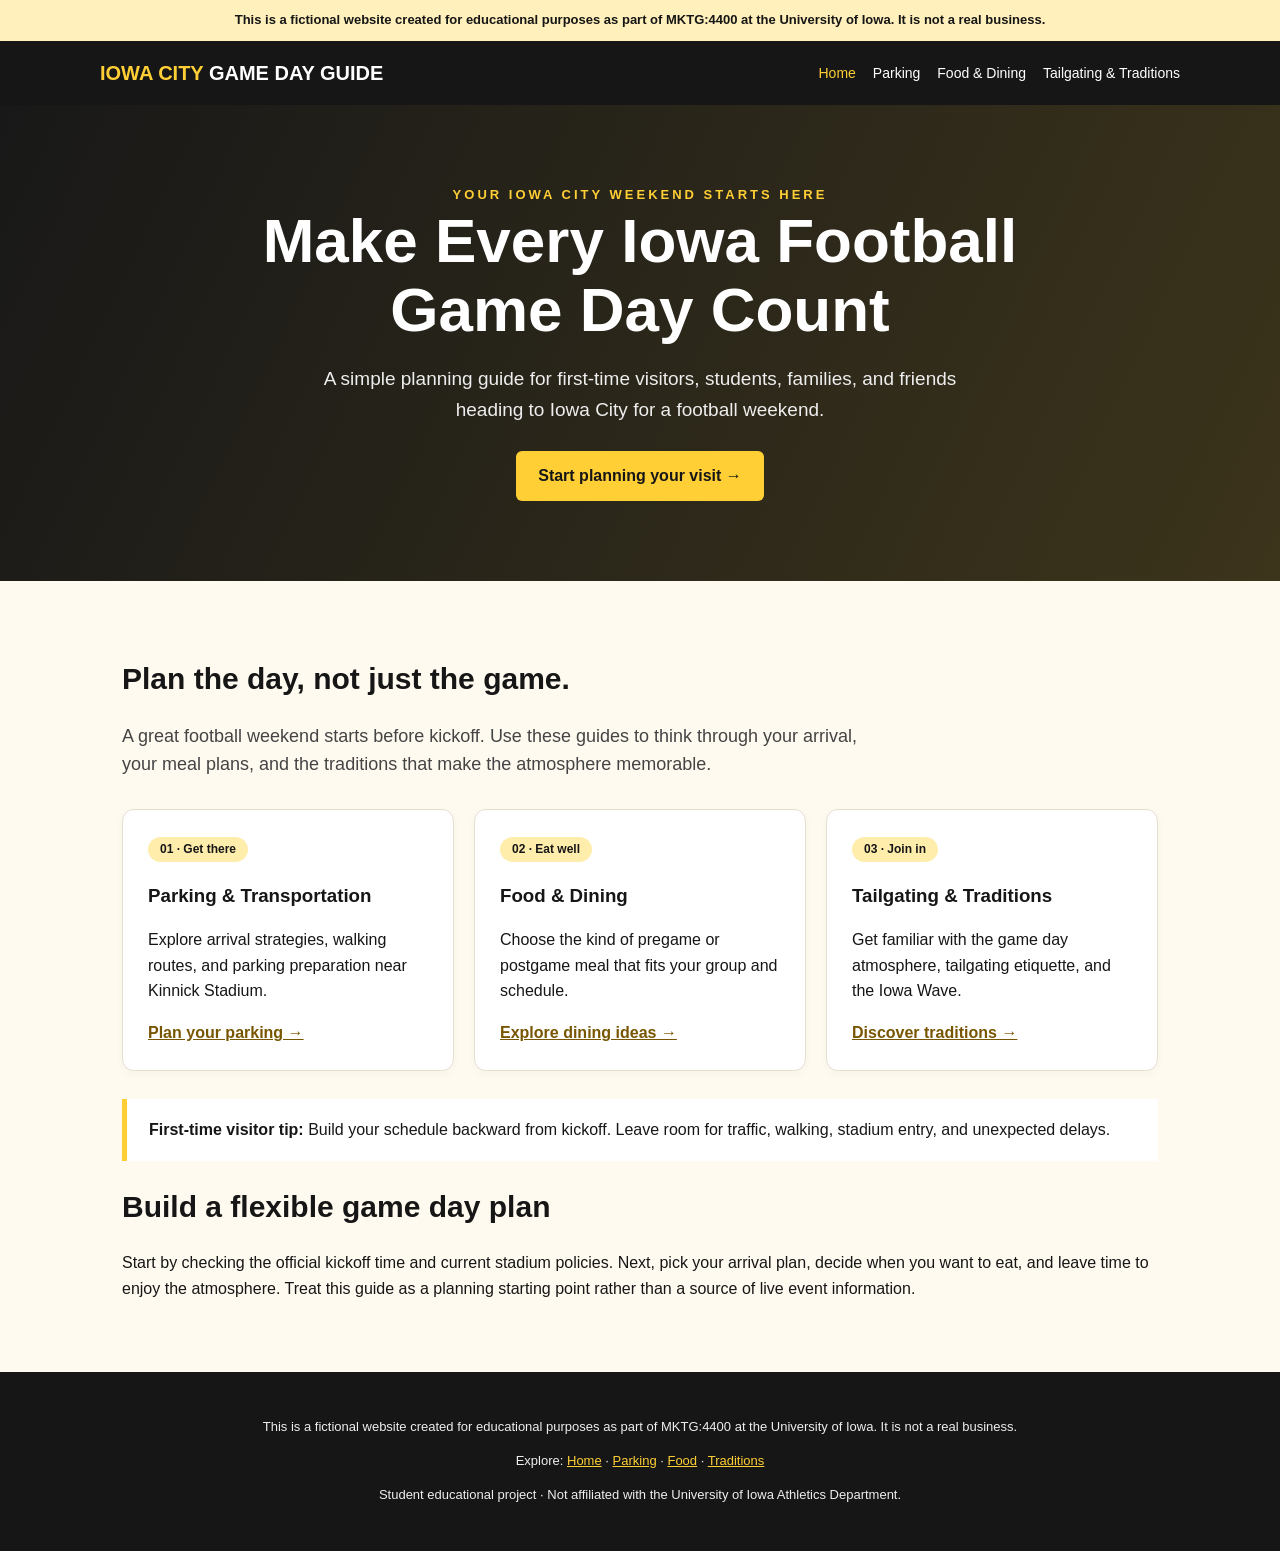
==== index.html @ b59c5795 "Add files via upload" ====
<!doctype html><html lang="en"><head><meta charset="utf-8"><meta name="viewport" content="width=device-width, initial-scale=1"><title>Make Every Iowa Football Game Day Count | Iowa City Game Day Guide</title><meta name="description" content="A simple planning guide for first-time visitors, students, families, and friends heading to Iowa City for a football weekend."><link rel="stylesheet" href="style.css"></head><body><div class="notice">This is a fictional website created for educational purposes as part of MKTG:4400 at the University of Iowa. It is not a real business.</div><header><a class="brand" href="index.html">IOWA CITY <span style="color:white">GAME DAY GUIDE</span></a><nav aria-label="Main navigation"><a href="index.html" aria-current="page">Home</a><a href="parking.html">Parking</a><a href="food.html">Food & Dining</a><a href="traditions.html">Tailgating & Traditions</a></nav></header><section class="hero"><div class="eyebrow">Your Iowa City weekend starts here</div><h1>Make Every Iowa Football Game Day Count</h1><p>A simple planning guide for first-time visitors, students, families, and friends heading to Iowa City for a football weekend.</p><a class="button" href="parking.html">Start planning your visit →</a></section><main><section class="container"><h2>Plan the day, not just the game.</h2><p class="lead">A great football weekend starts before kickoff. Use these guides to think through your arrival, your meal plans, and the traditions that make the atmosphere memorable.</p><div class="grid"><article class="card"><span class="tag">01 · Get there</span><h3>Parking & Transportation</h3><p>Explore arrival strategies, walking routes, and parking preparation near Kinnick Stadium.</p><a href="parking.html">Plan your parking →</a></article><article class="card"><span class="tag">02 · Eat well</span><h3>Food & Dining</h3><p>Choose the kind of pregame or postgame meal that fits your group and schedule.</p><a href="food.html">Explore dining ideas →</a></article><article class="card"><span class="tag">03 · Join in</span><h3>Tailgating & Traditions</h3><p>Get familiar with the game day atmosphere, tailgating etiquette, and the Iowa Wave.</p><a href="traditions.html">Discover traditions →</a></article></div><div class="tip"><strong>First-time visitor tip:</strong> Build your schedule backward from kickoff. Leave room for traffic, walking, stadium entry, and unexpected delays.</div><h2>Build a flexible game day plan</h2><p>Start by checking the official kickoff time and current stadium policies. Next, pick your arrival plan, decide when you want to eat, and leave time to enjoy the atmosphere. Treat this guide as a planning starting point rather than a source of live event information.</p></section></main><footer><p>This is a fictional website created for educational purposes as part of MKTG:4400 at the University of Iowa. It is not a real business.</p><p>Explore: <a href="index.html">Home</a> · <a href="parking.html">Parking</a> · <a href="food.html">Food</a> · <a href="traditions.html">Traditions</a></p><p>Student educational project · Not affiliated with the University of Iowa Athletics Department.</p></footer></body></html>
---- style.css ----
:root{--black:#161616;--gold:#ffcf35;--cream:#fffaf0;--muted:#626262}*{box-sizing:border-box}body{margin:0;font-family:Arial,Helvetica,sans-serif;color:var(--black);background:var(--cream);line-height:1.6}.notice{background:#fff0bc;text-align:center;padding:10px 18px;font-size:13px;font-weight:600}header{background:var(--black);color:white;padding:16px max(20px,calc((100vw - 1080px)/2));display:flex;align-items:center;justify-content:space-between;gap:20px;flex-wrap:wrap}.brand{color:var(--gold);font-size:20px;font-weight:800;text-decoration:none}nav{display:flex;gap:17px;flex-wrap:wrap}nav a{color:white;text-decoration:none;font-size:14px}nav a:hover,nav a[aria-current=page]{color:var(--gold)}.hero{background:linear-gradient(115deg,#181818,#3c341b);color:white;padding:80px 22px;text-align:center}.hero h1{font-size:clamp(34px,6vw,62px);line-height:1.12;max-width:850px;margin:0 auto 20px}.hero p{max-width:650px;margin:auto;font-size:19px;color:#eee}.eyebrow{text-transform:uppercase;color:var(--gold);letter-spacing:3px;font-size:13px;font-weight:800}.button{display:inline-block;background:var(--gold);color:#161616;padding:12px 22px;border-radius:6px;text-decoration:none;font-weight:800;margin-top:26px}.container{max-width:1080px;margin:auto;padding:55px 22px}h2{font-size:30px;line-height:1.2}h3{margin-bottom:6px}.lead{font-size:18px;color:#444;max-width:750px}.grid{display:grid;grid-template-columns:repeat(3,minmax(0,1fr));gap:20px;margin-top:30px}.card{background:white;border:1px solid #e7dfce;border-radius:12px;padding:25px;box-shadow:0 3px 10px #00000008}.card a{color:#785500;font-weight:700}.tag{display:inline-block;background:#ffedac;border-radius:100px;padding:3px 12px;font-size:12px;font-weight:700}.tip{border-left:5px solid var(--gold);background:white;padding:18px 22px;margin:28px 0}.pagehead{background:#201e18;color:white;padding:55px 22px}.pagehead .inner{max-width:1080px;margin:auto}.pagehead h1{font-size:clamp(32px,5vw,48px);margin:8px 0}.pagehead p{max-width:730px;color:#e8e8e8}footer{background:#161616;color:#eee;padding:32px 22px;text-align:center;font-size:13px}footer a{color:var(--gold)}@media(max-width:700px){.grid{grid-template-columns:1fr}header{padding:18px 20px}nav{gap:12px}.hero{padding:60px 20px}.container{padding:35px 20px}}
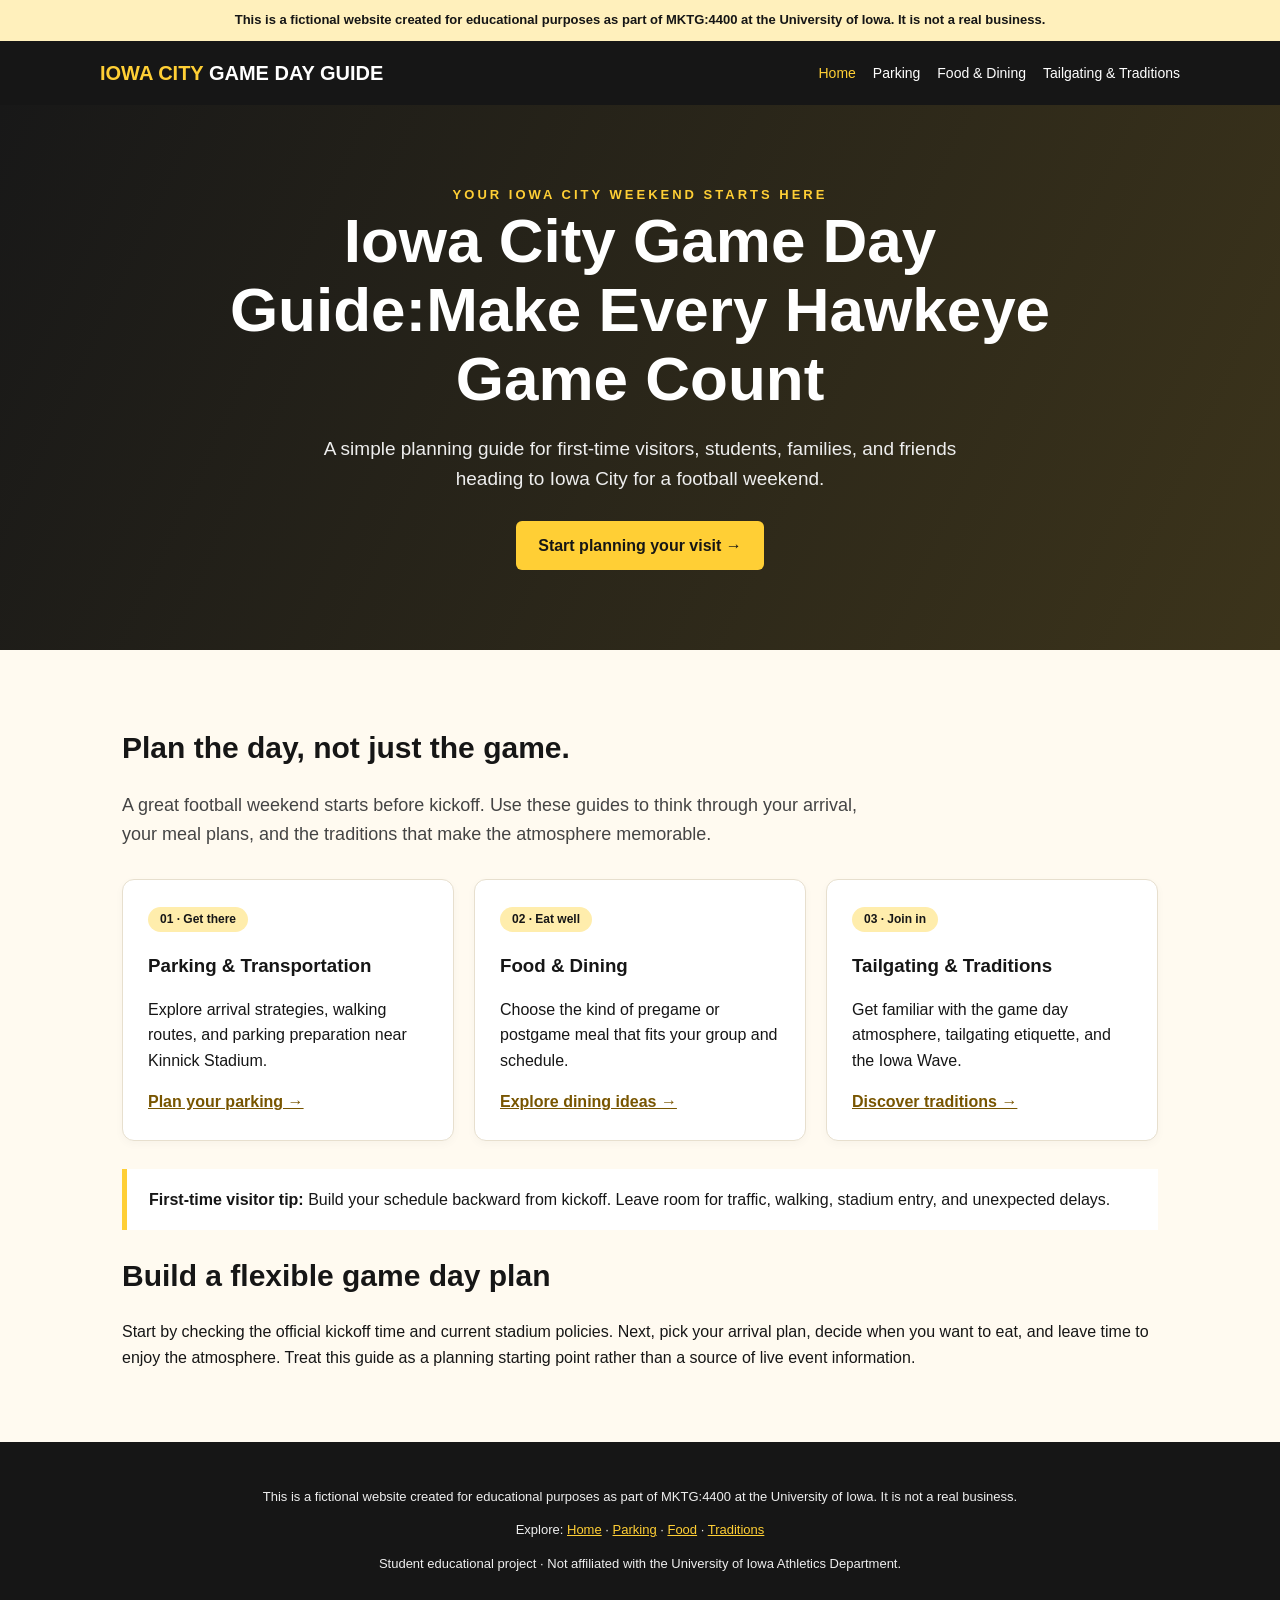
==== commit 906a4d6a: "Update index.html" ====
--- a/index.html
+++ b/index.html
@@ -1 +1 @@
-<!doctype html><html lang="en"><head><meta charset="utf-8"><meta name="viewport" content="width=device-width, initial-scale=1"><title>Make Every Iowa Football Game Day Count | Iowa City Game Day Guide</title><meta name="description" content="A simple planning guide for first-time visitors, students, families, and friends heading to Iowa City for a football weekend."><link rel="stylesheet" href="style.css"></head><body><div class="notice">This is a fictional website created for educational purposes as part of MKTG:4400 at the University of Iowa. It is not a real business.</div><header><a class="brand" href="index.html">IOWA CITY <span style="color:white">GAME DAY GUIDE</span></a><nav aria-label="Main navigation"><a href="index.html" aria-current="page">Home</a><a href="parking.html">Parking</a><a href="food.html">Food & Dining</a><a href="traditions.html">Tailgating & Traditions</a></nav></header><section class="hero"><div class="eyebrow">Your Iowa City weekend starts here</div><h1>Make Every Iowa Football Game Day Count</h1><p>A simple planning guide for first-time visitors, students, families, and friends heading to Iowa City for a football weekend.</p><a class="button" href="parking.html">Start planning your visit →</a></section><main><section class="container"><h2>Plan the day, not just the game.</h2><p class="lead">A great football weekend starts before kickoff. Use these guides to think through your arrival, your meal plans, and the traditions that make the atmosphere memorable.</p><div class="grid"><article class="card"><span class="tag">01 · Get there</span><h3>Parking & Transportation</h3><p>Explore arrival strategies, walking routes, and parking preparation near Kinnick Stadium.</p><a href="parking.html">Plan your parking →</a></article><article class="card"><span class="tag">02 · Eat well</span><h3>Food & Dining</h3><p>Choose the kind of pregame or postgame meal that fits your group and schedule.</p><a href="food.html">Explore dining ideas →</a></article><article class="card"><span class="tag">03 · Join in</span><h3>Tailgating & Traditions</h3><p>Get familiar with the game day atmosphere, tailgating etiquette, and the Iowa Wave.</p><a href="traditions.html">Discover traditions →</a></article></div><div class="tip"><strong>First-time visitor tip:</strong> Build your schedule backward from kickoff. Leave room for traffic, walking, stadium entry, and unexpected delays.</div><h2>Build a flexible game day plan</h2><p>Start by checking the official kickoff time and current stadium policies. Next, pick your arrival plan, decide when you want to eat, and leave time to enjoy the atmosphere. Treat this guide as a planning starting point rather than a source of live event information.</p></section></main><footer><p>This is a fictional website created for educational purposes as part of MKTG:4400 at the University of Iowa. It is not a real business.</p><p>Explore: <a href="index.html">Home</a> · <a href="parking.html">Parking</a> · <a href="food.html">Food</a> · <a href="traditions.html">Traditions</a></p><p>Student educational project · Not affiliated with the University of Iowa Athletics Department.</p></footer></body></html>+<!doctype html><html lang="en"><head><meta charset="utf-8"><meta name="viewport" content="width=device-width, initial-scale=1"><title>Iowa City Game Day Guide | Iowa Football tips</title><meta name="description" content="Plan your Kawkeye football experience with this Iowa Game Day Guide. Explore parking, restaurants, traditions, and tailgating near kinnick stadium."><link rel="stylesheet" href="style.css"></head><body><div class="notice">This is a fictional website created for educational purposes as part of MKTG:4400 at the University of Iowa. It is not a real business.</div><header><a class="brand" href="index.html">IOWA CITY <span style="color:white">GAME DAY GUIDE</span></a><nav aria-label="Main navigation"><a href="index.html" aria-current="page">Home</a><a href="parking.html">Parking</a><a href="food.html">Food & Dining</a><a href="traditions.html">Tailgating & Traditions</a></nav></header><section class="hero"><div class="eyebrow">Your Iowa City weekend starts here</div><h1>Iowa City Game Day Guide:Make Every Hawkeye Game Count</h1><p>A simple planning guide for first-time visitors, students, families, and friends heading to Iowa City for a football weekend.</p><a class="button" href="parking.html">Start planning your visit →</a></section><main><section class="container"><h2>Plan the day, not just the game.</h2><p class="lead">A great football weekend starts before kickoff. Use these guides to think through your arrival, your meal plans, and the traditions that make the atmosphere memorable.</p><div class="grid"><article class="card"><span class="tag">01 · Get there</span><h3>Parking & Transportation</h3><p>Explore arrival strategies, walking routes, and parking preparation near Kinnick Stadium.</p><a href="parking.html">Plan your parking →</a></article><article class="card"><span class="tag">02 · Eat well</span><h3>Food & Dining</h3><p>Choose the kind of pregame or postgame meal that fits your group and schedule.</p><a href="food.html">Explore dining ideas →</a></article><article class="card"><span class="tag">03 · Join in</span><h3>Tailgating & Traditions</h3><p>Get familiar with the game day atmosphere, tailgating etiquette, and the Iowa Wave.</p><a href="traditions.html">Discover traditions →</a></article></div><div class="tip"><strong>First-time visitor tip:</strong> Build your schedule backward from kickoff. Leave room for traffic, walking, stadium entry, and unexpected delays.</div><h2>Build a flexible game day plan</h2><p>Start by checking the official kickoff time and current stadium policies. Next, pick your arrival plan, decide when you want to eat, and leave time to enjoy the atmosphere. Treat this guide as a planning starting point rather than a source of live event information.</p></section></main><footer><p>This is a fictional website created for educational purposes as part of MKTG:4400 at the University of Iowa. It is not a real business.</p><p>Explore: <a href="index.html">Home</a> · <a href="parking.html">Parking</a> · <a href="food.html">Food</a> · <a href="traditions.html">Traditions</a></p><p>Student educational project · Not affiliated with the University of Iowa Athletics Department.</p></footer></body></html>
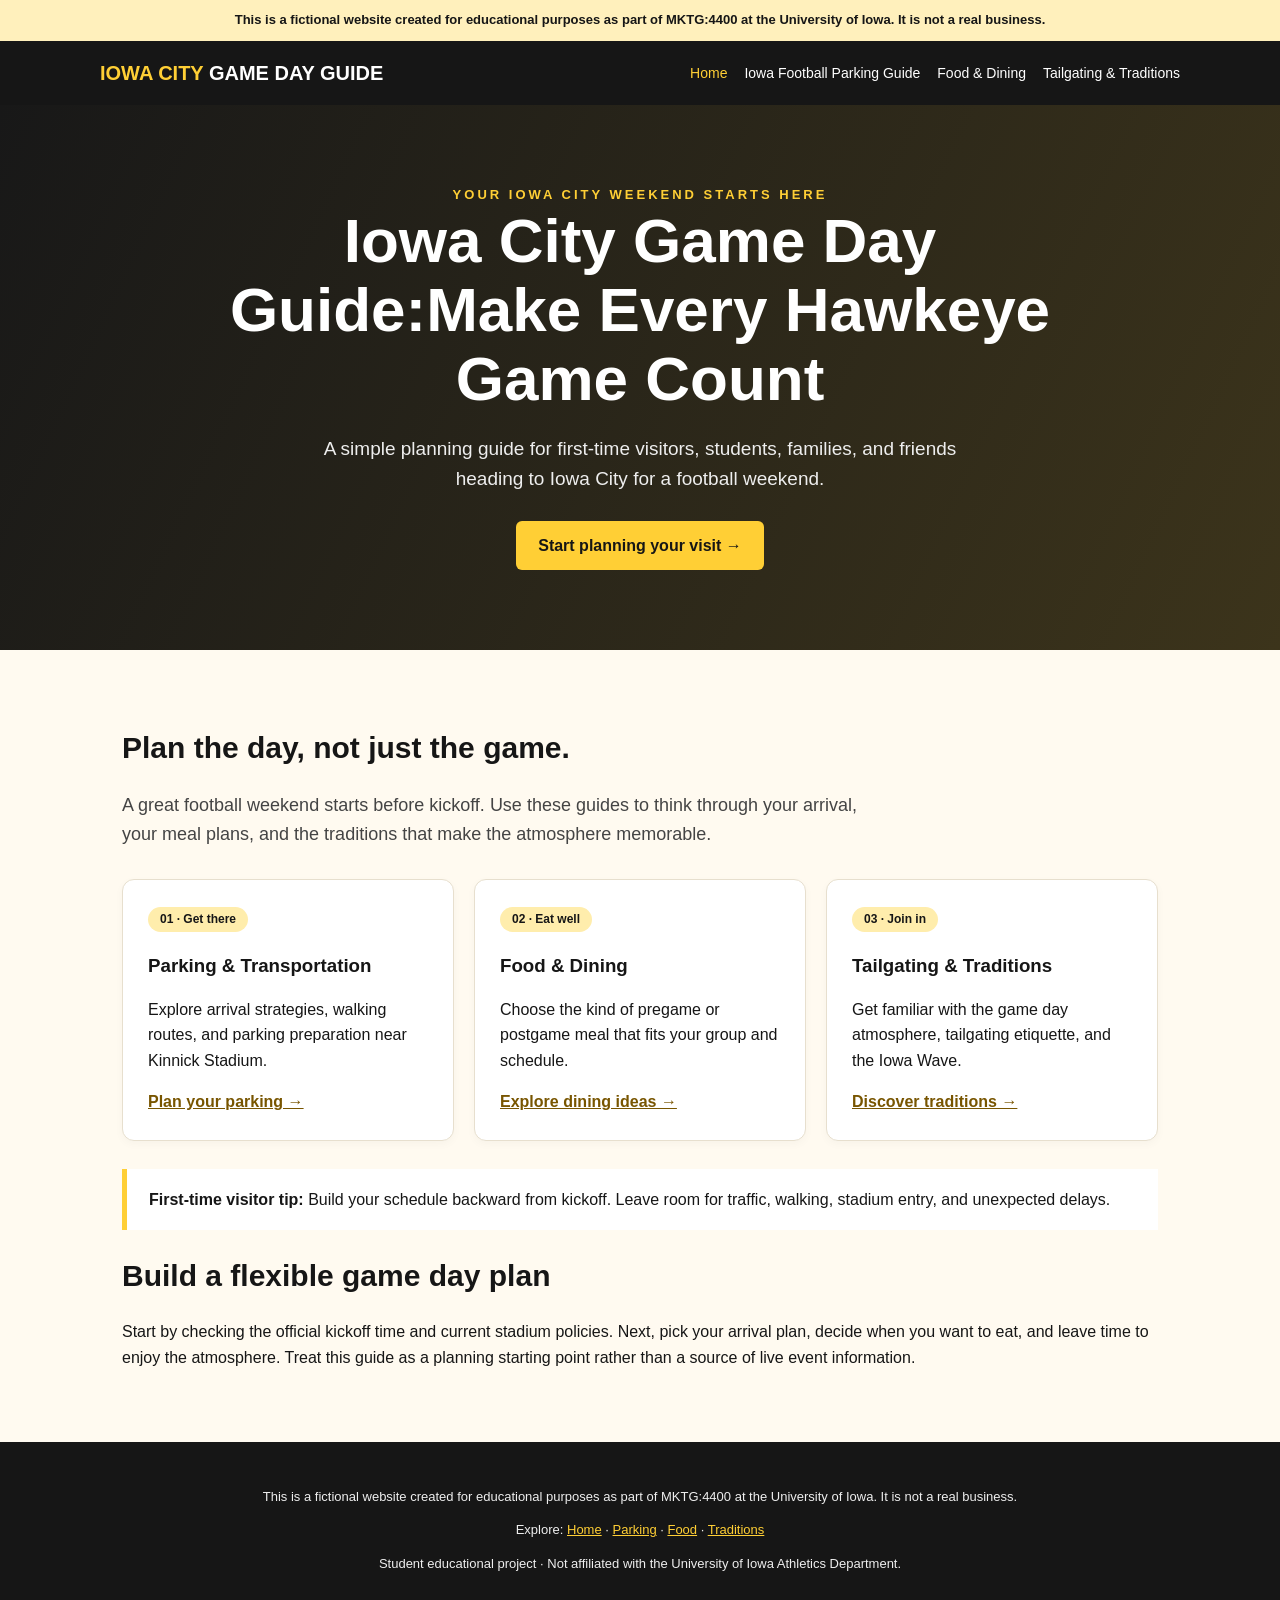
==== commit 9600b012: "Update index.html" ====
--- a/index.html
+++ b/index.html
@@ -1 +1 @@
-<!doctype html><html lang="en"><head><meta charset="utf-8"><meta name="viewport" content="width=device-width, initial-scale=1"><title>Iowa City Game Day Guide | Iowa Football tips</title><meta name="description" content="Plan your Kawkeye football experience with this Iowa Game Day Guide. Explore parking, restaurants, traditions, and tailgating near kinnick stadium."><link rel="stylesheet" href="style.css"></head><body><div class="notice">This is a fictional website created for educational purposes as part of MKTG:4400 at the University of Iowa. It is not a real business.</div><header><a class="brand" href="index.html">IOWA CITY <span style="color:white">GAME DAY GUIDE</span></a><nav aria-label="Main navigation"><a href="index.html" aria-current="page">Home</a><a href="parking.html">Parking</a><a href="food.html">Food & Dining</a><a href="traditions.html">Tailgating & Traditions</a></nav></header><section class="hero"><div class="eyebrow">Your Iowa City weekend starts here</div><h1>Iowa City Game Day Guide:Make Every Hawkeye Game Count</h1><p>A simple planning guide for first-time visitors, students, families, and friends heading to Iowa City for a football weekend.</p><a class="button" href="parking.html">Start planning your visit →</a></section><main><section class="container"><h2>Plan the day, not just the game.</h2><p class="lead">A great football weekend starts before kickoff. Use these guides to think through your arrival, your meal plans, and the traditions that make the atmosphere memorable.</p><div class="grid"><article class="card"><span class="tag">01 · Get there</span><h3>Parking & Transportation</h3><p>Explore arrival strategies, walking routes, and parking preparation near Kinnick Stadium.</p><a href="parking.html">Plan your parking →</a></article><article class="card"><span class="tag">02 · Eat well</span><h3>Food & Dining</h3><p>Choose the kind of pregame or postgame meal that fits your group and schedule.</p><a href="food.html">Explore dining ideas →</a></article><article class="card"><span class="tag">03 · Join in</span><h3>Tailgating & Traditions</h3><p>Get familiar with the game day atmosphere, tailgating etiquette, and the Iowa Wave.</p><a href="traditions.html">Discover traditions →</a></article></div><div class="tip"><strong>First-time visitor tip:</strong> Build your schedule backward from kickoff. Leave room for traffic, walking, stadium entry, and unexpected delays.</div><h2>Build a flexible game day plan</h2><p>Start by checking the official kickoff time and current stadium policies. Next, pick your arrival plan, decide when you want to eat, and leave time to enjoy the atmosphere. Treat this guide as a planning starting point rather than a source of live event information.</p></section></main><footer><p>This is a fictional website created for educational purposes as part of MKTG:4400 at the University of Iowa. It is not a real business.</p><p>Explore: <a href="index.html">Home</a> · <a href="parking.html">Parking</a> · <a href="food.html">Food</a> · <a href="traditions.html">Traditions</a></p><p>Student educational project · Not affiliated with the University of Iowa Athletics Department.</p></footer></body></html>
+<!doctype html><html lang="en"><head><meta charset="utf-8"><meta name="viewport" content="width=device-width, initial-scale=1"><title>Iowa City Game Day Guide | Iowa Football tips</title><meta name="description" content="Plan your Kawkeye football experience with this Iowa Game Day Guide. Explore parking, restaurants, traditions, and tailgating near kinnick stadium."><link rel="stylesheet" href="style.css"></head><body><div class="notice">This is a fictional website created for educational purposes as part of MKTG:4400 at the University of Iowa. It is not a real business.</div><header><a class="brand" href="index.html">IOWA CITY <span style="color:white">GAME DAY GUIDE</span></a><nav aria-label="Main navigation"><a href="index.html" aria-current="page">Home</a><a href="parking.html">Iowa Football Parking Guide</a><a href="food.html">Food & Dining</a><a href="traditions.html">Tailgating & Traditions</a></nav></header><section class="hero"><div class="eyebrow">Your Iowa City weekend starts here</div><h1>Iowa City Game Day Guide:Make Every Hawkeye Game Count</h1><p>A simple planning guide for first-time visitors, students, families, and friends heading to Iowa City for a football weekend.</p><a class="button" href="parking.html">Start planning your visit →</a></section><main><section class="container"><h2>Plan the day, not just the game.</h2><p class="lead">A great football weekend starts before kickoff. Use these guides to think through your arrival, your meal plans, and the traditions that make the atmosphere memorable.</p><div class="grid"><article class="card"><span class="tag">01 · Get there</span><h3>Parking & Transportation</h3><p>Explore arrival strategies, walking routes, and parking preparation near Kinnick Stadium.</p><a href="parking.html">Plan your parking →</a></article><article class="card"><span class="tag">02 · Eat well</span><h3>Food & Dining</h3><p>Choose the kind of pregame or postgame meal that fits your group and schedule.</p><a href="food.html">Explore dining ideas →</a></article><article class="card"><span class="tag">03 · Join in</span><h3>Tailgating & Traditions</h3><p>Get familiar with the game day atmosphere, tailgating etiquette, and the Iowa Wave.</p><a href="traditions.html">Discover traditions →</a></article></div><div class="tip"><strong>First-time visitor tip:</strong> Build your schedule backward from kickoff. Leave room for traffic, walking, stadium entry, and unexpected delays.</div><h2>Build a flexible game day plan</h2><p>Start by checking the official kickoff time and current stadium policies. Next, pick your arrival plan, decide when you want to eat, and leave time to enjoy the atmosphere. Treat this guide as a planning starting point rather than a source of live event information.</p></section></main><footer><p>This is a fictional website created for educational purposes as part of MKTG:4400 at the University of Iowa. It is not a real business.</p><p>Explore: <a href="index.html">Home</a> · <a href="parking.html">Parking</a> · <a href="food.html">Food</a> · <a href="traditions.html">Traditions</a></p><p>Student educational project · Not affiliated with the University of Iowa Athletics Department.</p></footer></body></html>
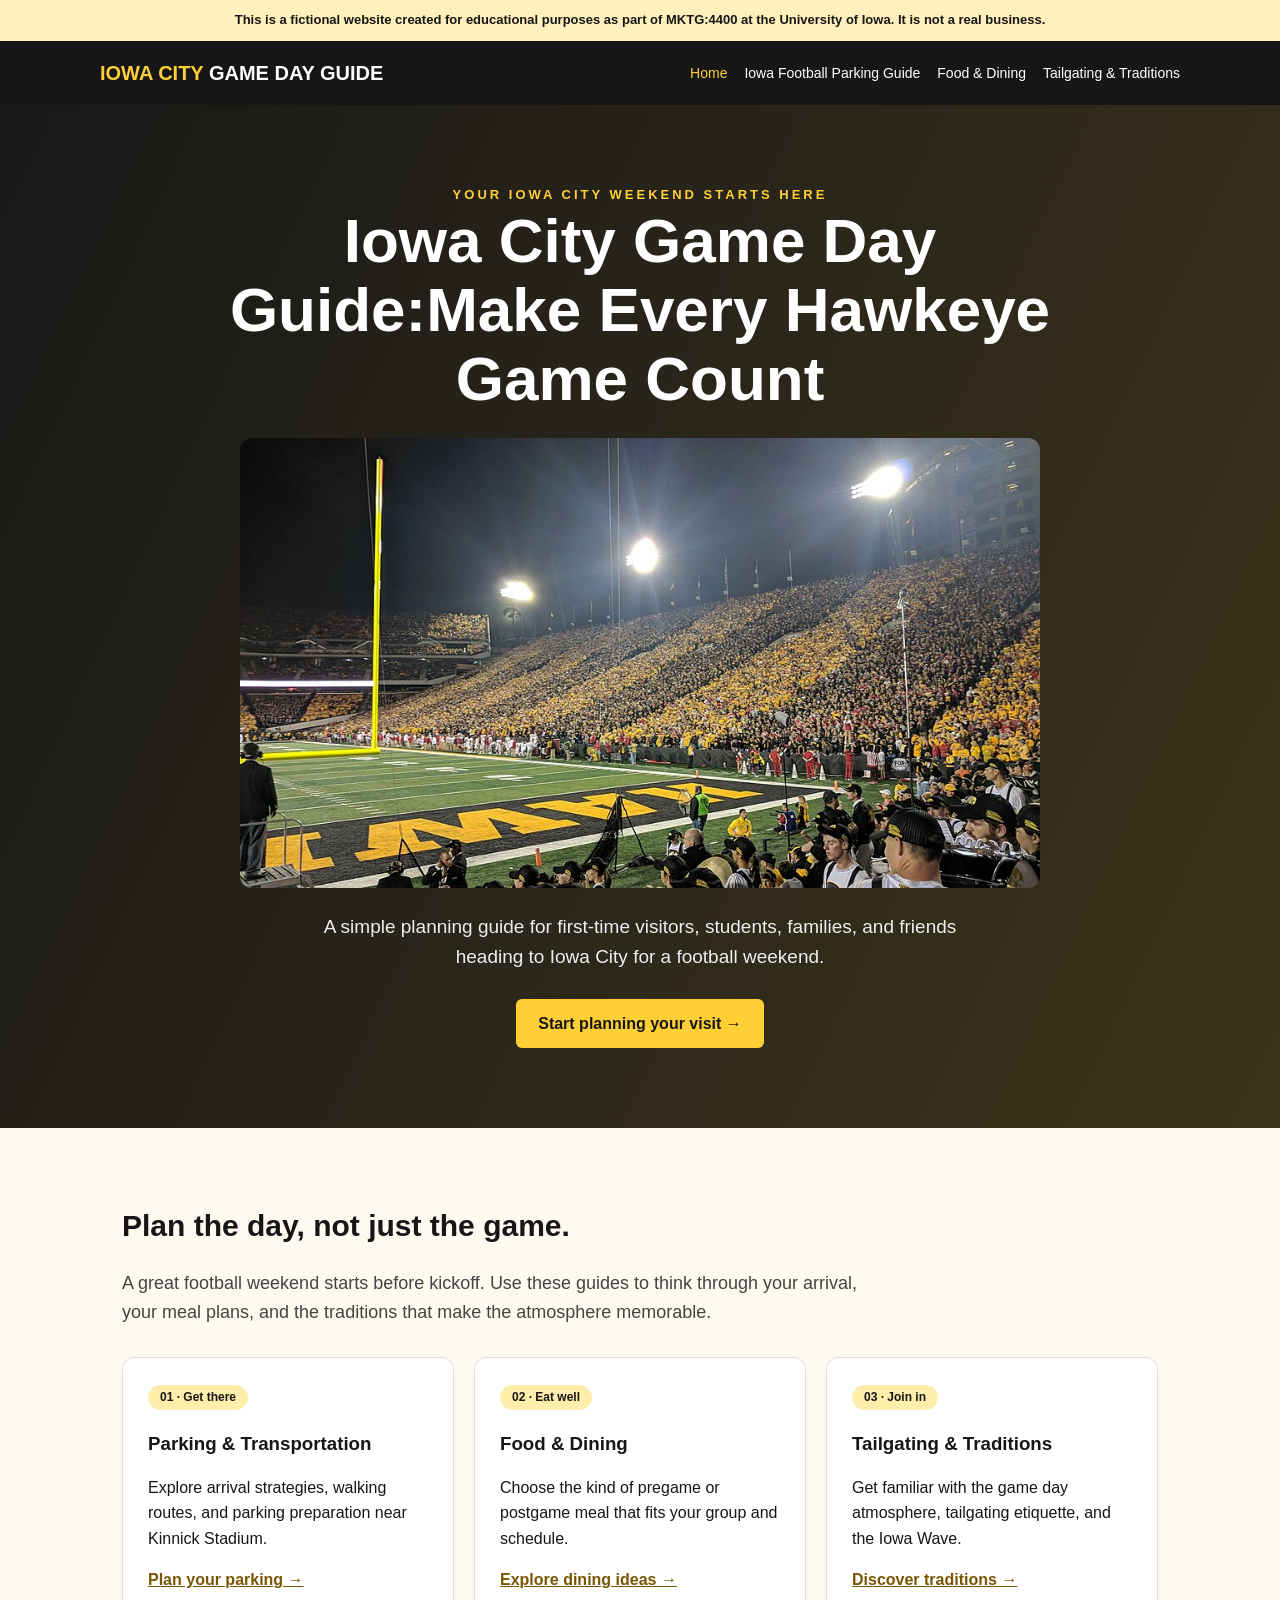
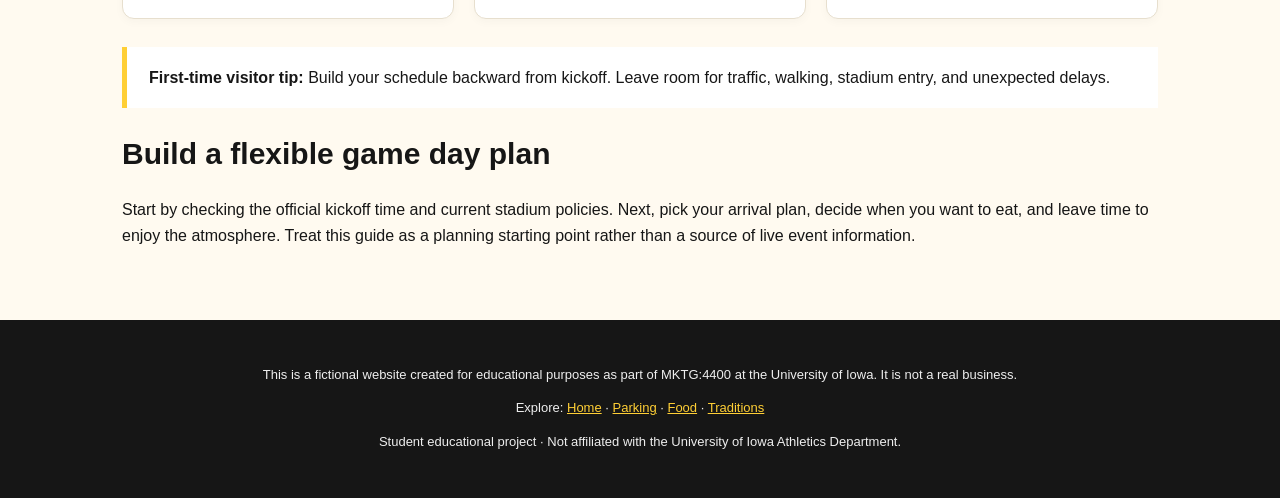
==== commit 2804f50a: "Update index.html" ====
--- a/index.html
+++ b/index.html
@@ -1 +1 @@
-<!doctype html><html lang="en"><head><meta charset="utf-8"><meta name="viewport" content="width=device-width, initial-scale=1"><title>Iowa City Game Day Guide | Iowa Football tips</title><meta name="description" content="Plan your Kawkeye football experience with this Iowa Game Day Guide. Explore parking, restaurants, traditions, and tailgating near kinnick stadium."><link rel="stylesheet" href="style.css"></head><body><div class="notice">This is a fictional website created for educational purposes as part of MKTG:4400 at the University of Iowa. It is not a real business.</div><header><a class="brand" href="index.html">IOWA CITY <span style="color:white">GAME DAY GUIDE</span></a><nav aria-label="Main navigation"><a href="index.html" aria-current="page">Home</a><a href="parking.html">Iowa Football Parking Guide</a><a href="food.html">Food & Dining</a><a href="traditions.html">Tailgating & Traditions</a></nav></header><section class="hero"><div class="eyebrow">Your Iowa City weekend starts here</div><h1>Iowa City Game Day Guide:Make Every Hawkeye Game Count</h1><p>A simple planning guide for first-time visitors, students, families, and friends heading to Iowa City for a football weekend.</p><a class="button" href="parking.html">Start planning your visit →</a></section><main><section class="container"><h2>Plan the day, not just the game.</h2><p class="lead">A great football weekend starts before kickoff. Use these guides to think through your arrival, your meal plans, and the traditions that make the atmosphere memorable.</p><div class="grid"><article class="card"><span class="tag">01 · Get there</span><h3>Parking & Transportation</h3><p>Explore arrival strategies, walking routes, and parking preparation near Kinnick Stadium.</p><a href="parking.html">Plan your parking →</a></article><article class="card"><span class="tag">02 · Eat well</span><h3>Food & Dining</h3><p>Choose the kind of pregame or postgame meal that fits your group and schedule.</p><a href="food.html">Explore dining ideas →</a></article><article class="card"><span class="tag">03 · Join in</span><h3>Tailgating & Traditions</h3><p>Get familiar with the game day atmosphere, tailgating etiquette, and the Iowa Wave.</p><a href="traditions.html">Discover traditions →</a></article></div><div class="tip"><strong>First-time visitor tip:</strong> Build your schedule backward from kickoff. Leave room for traffic, walking, stadium entry, and unexpected delays.</div><h2>Build a flexible game day plan</h2><p>Start by checking the official kickoff time and current stadium policies. Next, pick your arrival plan, decide when you want to eat, and leave time to enjoy the atmosphere. Treat this guide as a planning starting point rather than a source of live event information.</p></section></main><footer><p>This is a fictional website created for educational purposes as part of MKTG:4400 at the University of Iowa. It is not a real business.</p><p>Explore: <a href="index.html">Home</a> · <a href="parking.html">Parking</a> · <a href="food.html">Food</a> · <a href="traditions.html">Traditions</a></p><p>Student educational project · Not affiliated with the University of Iowa Athletics Department.</p></footer></body></html>
+<!doctype html><html lang="en"><head><meta charset="utf-8"><meta name="viewport" content="width=device-width, initial-scale=1"><title>Iowa City Game Day Guide | Iowa Football tips</title><meta name="description" content="Plan your Kawkeye football experience with this Iowa Game Day Guide. Explore parking, restaurants, traditions, and tailgating near kinnick stadium."><link rel="stylesheet" href="style.css"></head><body><div class="notice">This is a fictional website created for educational purposes as part of MKTG:4400 at the University of Iowa. It is not a real business.</div><header><a class="brand" href="index.html">IOWA CITY <span style="color:white">GAME DAY GUIDE</span></a><nav aria-label="Main navigation"><a href="index.html" aria-current="page">Home</a><a href="parking.html">Iowa Football Parking Guide</a><a href="food.html">Food & Dining</a><a href="traditions.html">Tailgating & Traditions</a></nav></header><section class="hero"><div class="eyebrow">Your Iowa City weekend starts here</div><h1>Iowa City Game Day Guide:Make Every Hawkeye Game Count</h1><img src="Kinnick_east_grandstand_092218.jpg" alt="Kinnick Stadium during an Iowa Hawkeyes football game with fans filling the stands" style="width:100%;max-width:800px;height:auto;border-radius:12px;display:block;margin:24px auto;"><p>A simple planning guide for first-time visitors, students, families, and friends heading to Iowa City for a football weekend.</p><a class="button" href="parking.html">Start planning your visit →</a></section><main><section class="container"><h2>Plan the day, not just the game.</h2><p class="lead">A great football weekend starts before kickoff. Use these guides to think through your arrival, your meal plans, and the traditions that make the atmosphere memorable.</p><div class="grid"><article class="card"><span class="tag">01 · Get there</span><h3>Parking & Transportation</h3><p>Explore arrival strategies, walking routes, and parking preparation near Kinnick Stadium.</p><a href="parking.html">Plan your parking →</a></article><article class="card"><span class="tag">02 · Eat well</span><h3>Food & Dining</h3><p>Choose the kind of pregame or postgame meal that fits your group and schedule.</p><a href="food.html">Explore dining ideas →</a></article><article class="card"><span class="tag">03 · Join in</span><h3>Tailgating & Traditions</h3><p>Get familiar with the game day atmosphere, tailgating etiquette, and the Iowa Wave.</p><a href="traditions.html">Discover traditions →</a></article></div><div class="tip"><strong>First-time visitor tip:</strong> Build your schedule backward from kickoff. Leave room for traffic, walking, stadium entry, and unexpected delays.</div><h2>Build a flexible game day plan</h2><p>Start by checking the official kickoff time and current stadium policies. Next, pick your arrival plan, decide when you want to eat, and leave time to enjoy the atmosphere. Treat this guide as a planning starting point rather than a source of live event information.</p></section></main><footer><p>This is a fictional website created for educational purposes as part of MKTG:4400 at the University of Iowa. It is not a real business.</p><p>Explore: <a href="index.html">Home</a> · <a href="parking.html">Parking</a> · <a href="food.html">Food</a> · <a href="traditions.html">Traditions</a></p><p>Student educational project · Not affiliated with the University of Iowa Athletics Department.</p></footer></body></html>
